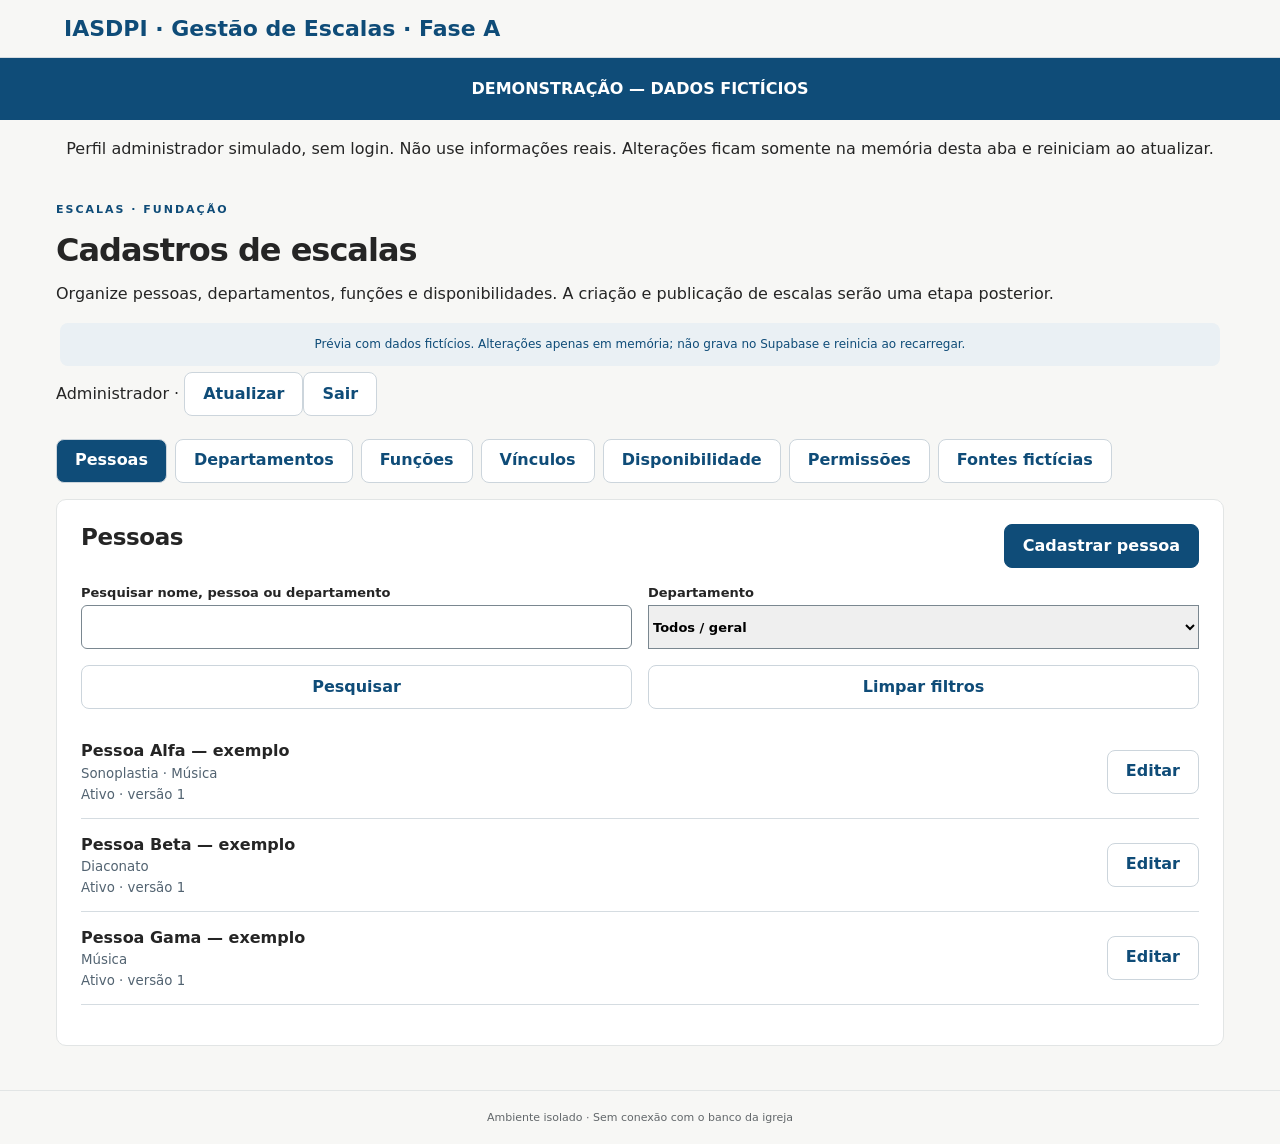
==== index.html @ ca6d0023 "demo: publica Fase A isolada com dados fictícios" ====
<!doctype html><html lang="pt-BR"><head><meta charset="utf-8">
<meta name="viewport" content="width=device-width, initial-scale=1, viewport-fit=cover">
<meta http-equiv="Content-Security-Policy" content="default-src 'none'; script-src 'self'; style-src 'self'; connect-src 'none'; img-src 'self' data:; font-src 'self'; form-action 'none'; base-uri 'none'; object-src 'none'">
<meta name="referrer" content="no-referrer"><meta name="robots" content="noindex,nofollow">
<title>IASDPI — DEMONSTRAÇÃO — DADOS FICTÍCIOS</title>
<link rel="stylesheet" href="styles.css" integrity="sha256-QPrDVfJtmJANWWlgC37Q+/uLTDzsA0QLfIg17QPJzkI=" crossorigin="anonymous">
<script src="demo.js" integrity="sha256-/t4b5ql5Wa3JfORsZ+NIRsDuHtj5GssZO5pICEuo8p0=" crossorigin="anonymous" defer></script></head><body>
<a class="skip-link" href="#app">Ir para os cadastros</a><header class="demo-header"><a href="#schedule-setup">IASDPI · Gestão de Escalas · Fase A</a></header>
<p class="demo-label" role="status">DEMONSTRAÇÃO — DADOS FICTÍCIOS</p>
<p class="demo-description">Perfil administrador simulado, sem login. Não use informações reais. Alterações ficam somente na memória desta aba e reiniciam ao atualizar.</p>
<main id="app" tabindex="-1"><p>Carregando demonstração…</p></main><div id="notice" role="status" hidden></div>
<footer>Ambiente isolado · Sem conexão com o banco da igreja</footer></body></html>
---- styles.css ----
:root{--bg:#f7f7f5;--ink:#252525;--blue:#0f4c78;--green:#4f7a5a;--yellow:#d0a343;--red:#a94442;--muted:#62676a;--line:#e2e5e5;--white:#fff;font-family:system-ui,-apple-system,BlinkMacSystemFont,"Segoe UI",sans-serif;color:var(--ink);background:var(--bg);font-size:16px;font-synthesis:none}*{box-sizing:border-box}body{margin:0}button,input,textarea{font:inherit}button,a,input,textarea,summary{-webkit-tap-highlight-color:transparent}a{color:var(--blue);text-decoration:none}button{min-height:44px;border:1px solid #ccd5dc;border-radius:8px;background:white;color:var(--blue);padding:10px 18px;cursor:pointer;font-weight:600;line-height:1.3}button:hover{background:#eef3f6}button:disabled{opacity:.5;cursor:default}.primary{background:var(--blue);color:white;border-color:var(--blue)}.primary:hover{background:#0b3c61}.danger-text{color:var(--red)}:focus-visible{outline:3px solid #d0a343;outline-offset:3px}.header{max-width:1240px;padding:24px 40px;margin:auto;display:flex;align-items:center;justify-content:space-between;gap:30px;border-bottom:1px solid var(--line)}.brand{display:flex;align-items:center;gap:12px;font-size:21px;letter-spacing:1px;font-weight:750}.brand-mark{display:grid;place-items:center;border:1px solid #b5c8d5;background:#eaf0f4;border-radius:10px;width:42px;height:46px;font-family:Georgia,serif;font-size:30px}.brand small{display:block;font-size:11px;letter-spacing:.4px;font-weight:450;color:var(--muted);margin-top:2px}nav{display:flex;gap:8px}nav a{padding:11px 14px;border-radius:7px;color:var(--muted);font-size:14px;font-weight:600}nav a.selected{color:var(--blue);background:#e8eef2}main{max-width:1160px;margin:auto;padding:42px 32px 70px}h1,h2,h3,p{margin-top:0}h1{font-size:32px;letter-spacing:-1px;font-weight:650;line-height:1.2;margin-bottom:12px}h2{font-size:23px;letter-spacing:-.4px;font-weight:650}h3{font-size:21px;margin-bottom:6px}p{line-height:1.6}.eyebrow{font-size:11px;letter-spacing:2px;color:var(--blue);font-weight:750;margin-bottom:12px}.muted{color:var(--muted);font-size:14px}.page-heading{display:flex;align-items:center;justify-content:space-between;gap:20px;margin-bottom:30px}.page-heading p:last-child{margin-bottom:0}.featured{display:flex;justify-content:space-between;gap:30px;border:1px solid var(--line);border-radius:14px;background:white;padding:36px 40px;box-shadow:0 4px 20px #1e384604}.featured h2{font-size:32px;margin-bottom:8px}.date{text-transform:capitalize;color:var(--muted)}.large-time{font-size:34px;font-variant-numeric:tabular-nums;letter-spacing:-1px;margin-bottom:24px}.large-time span{color:#a3acb2;padding:0 12px}.featured-aside{min-width:210px;display:flex;flex-direction:column;align-items:center;justify-content:center;border-left:1px solid var(--line);gap:12px;color:var(--muted);font-size:14px}.featured-aside strong{font-size:56px;font-weight:500;color:var(--blue)}.featured-aside .eyebrow{margin:0}.section{margin-top:36px}.section-heading{display:flex;justify-content:space-between;align-items:center;gap:20px;margin:24px 0 14px}.section-heading h2{margin:0}.actions{display:flex;gap:12px;align-items:center;flex-wrap:wrap}.badge{display:inline-block;padding:6px 10px;border-radius:5px;font-size:12px;font-weight:600;white-space:nowrap}.badge.good{background:#edf3ed;color:#385b40}.badge.warning{background:#fbf2d9;color:#79580c}.badge.critical{background:#faeae8;color:#923b39}.badge.neutral{background:#eef0f0;color:#5c6468}.table-scroll{overflow:auto;background:white;border:1px solid var(--line);border-radius:10px}table{width:100%;border-collapse:collapse;text-align:left;font-size:14px}th{font-size:11px;text-transform:uppercase;letter-spacing:1px;color:var(--muted);padding:17px 20px;background:#fafbfa;white-space:nowrap}td{padding:18px 20px;border-top:1px solid var(--line)}td strong{font-weight:600}td small{display:block;margin-top:6px;color:var(--muted);font-size:12px;white-space:nowrap}.row-actions{white-space:nowrap}.row-actions button{margin:3px;font-size:12px;padding:8px 12px;min-height:40px}.empty{padding:54px 24px;border:1px dashed #c7d3da;text-align:center;border-radius:12px;color:var(--muted);background:#fcfcfa}.empty h2{color:var(--ink)}.empty button{margin:5px}.panel{background:white;border:1px solid var(--line);padding:24px;border-radius:10px;margin-bottom:20px}.form-grid{display:grid;grid-template-columns:2fr 1.4fr 1fr 1fr;gap:20px}.form-grid p{margin:0;grid-column:1/-1}label{display:flex;flex-direction:column;gap:8px;font-size:13px;font-weight:600}input,textarea{width:100%;padding:11px 12px;min-height:44px;border:1px solid #cdd3d6;border-radius:6px;background:white;color:var(--ink);font-size:16px}textarea{resize:vertical}summary{cursor:pointer;font-weight:600;min-height:24px}.team{grid-template-columns:repeat(4,1fr);margin-top:24px}.team-read{display:grid;grid-template-columns:repeat(4,1fr);gap:24px}dt{font-size:12px;color:var(--muted)}dd{margin:6px 0 0}.item-editor{border:1px solid var(--line);border-radius:10px;padding:20px;background:white;margin:18px 0}.item-editor legend{font-size:12px;font-weight:700;color:var(--blue);padding:0 8px}.item-fields{display:grid;grid-template-columns:1fr 2fr 1.5fr 1fr 1fr;gap:16px}.item-fields label:last-child{grid-column:1/-1}.item-controls{display:flex;gap:8px;margin-top:16px}.item-controls button{font-size:12px;min-height:38px}.item-controls .danger-text{margin-left:auto}.form-footer{margin:28px 0}.checkbox{flex-direction:row;align-items:center}.checkbox input{width:18px;min-height:18px;accent-color:var(--blue)}.planned-bar{display:flex;justify-content:space-between;align-items:center;margin-bottom:24px;font-size:14px;color:var(--muted)}.planned-bar strong{color:var(--ink);margin-left:8px;font-variant-numeric:tabular-nums}.metrics{display:grid;grid-template-columns:repeat(3,1fr);padding:24px 0;border-top:1px solid var(--line);border-bottom:1px solid var(--line)}.metrics>div{display:flex;flex-direction:column;padding-left:24px;border-left:1px solid var(--line);gap:5px}.metrics>div:first-child{border:0;padding-left:0}.metrics span{font-size:11px;letter-spacing:1.2px;color:var(--muted)}.metrics strong{font-size:36px;font-weight:650;letter-spacing:-1px;font-variant-numeric:tabular-nums}.metrics small{color:var(--muted);font-size:12px}.good{color:var(--green)}.warning{color:#906809}.critical{color:var(--red)}.context-line{font-size:13px;color:var(--muted);padding:12px 0;margin-bottom:12px}.current-activity{padding:32px;background:white;border:1px solid #d8e2e9;border-left:4px solid var(--blue);border-radius:10px}.current-activity h2{font-size:42px;line-height:1.15;letter-spacing:-1px;margin-bottom:12px;font-weight:650}.responsible{font-size:20px;color:var(--muted);margin-bottom:24px}.current-details{display:flex;gap:50px;margin-bottom:22px}.current-details>div{display:flex;flex-direction:column;gap:6px}.current-details span{font-size:12px;color:var(--muted)}.current-details strong{font-size:18px;font-weight:600;font-variant-numeric:tabular-nums}.current-activity>p:last-child{margin-bottom:0}.next-activity{display:flex;align-items:center;gap:26px;padding:24px 0;border-bottom:1px solid var(--line)}.next-activity>.eyebrow{margin:0;min-width:90px}.next-activity div{flex:1}.next-activity p{margin:0;color:var(--muted);font-size:14px}.next-activity>strong{font-size:22px;font-weight:550}.execution-actions{display:flex;gap:12px;margin-top:24px;flex-wrap:wrap}.execution-actions .big{flex:1;min-height:60px;font-size:18px}.pause-note{background:#fbf2d9;padding:14px;border-radius:8px;font-size:14px;margin-top:16px}.timeline{list-style:none;margin:0;padding:0}.block-label{font-size:11px;letter-spacing:1px;color:var(--blue);font-weight:750;text-transform:uppercase;padding:18px 0 12px}.timeline-row{display:flex;align-items:center;gap:18px;border-top:1px solid var(--line);padding:18px 10px}.timeline-row.active{background:#ebf1f5;border-radius:8px;border-color:transparent}.timeline-symbol{color:var(--green);width:20px}.timeline-time{font-size:16px;font-variant-numeric:tabular-nums;color:var(--ink);width:48px}.timeline-time small{display:block;color:var(--muted);font-size:12px;margin-top:6px}.timeline-content{display:flex;flex:1;flex-direction:column;gap:5px;min-width:0}.timeline-content strong{font-weight:600;font-size:16px}.timeline-content span,.timeline-content small{font-size:12px;color:var(--muted)}.notes-grid{display:grid;grid-template-columns:1fr 1fr;gap:20px;margin-bottom:16px}.summary-grid{display:grid;grid-template-columns:repeat(4,1fr);gap:0;border:1px solid var(--line);border-radius:10px;background:white;padding:8px 20px}.summary-grid>div{display:flex;flex-direction:column;gap:8px;padding:20px 10px}.summary-grid span{font-size:12px;color:var(--muted)}.summary-grid strong{font-size:24px;font-weight:600}footer{text-align:center;font-size:12px;color:#737b7f;padding:20px;border-top:1px solid var(--line)}#notice{position:fixed;bottom:24px;left:50%;transform:translateX(-50%);padding:16px 24px;max-width:90vw;background:var(--blue);color:white;border-radius:8px;box-shadow:0 4px 24px #0002;z-index:100;font-size:14px}#notice.error{background:var(--red)}dialog{border:1px solid var(--line);border-radius:12px;padding:30px;max-width:480px;width:calc(100% - 32px)}dialog::backdrop{background:#14283655}dialog .actions{margin-top:24px}dialog p{font-size:14px;color:var(--muted)}
@media(min-width:1200px){main{padding-left:0;padding-right:0}}
@media(max-width:900px){.header{padding:20px 24px;flex-direction:column;gap:20px;align-items:flex-start}nav{width:100%;justify-content:space-between}nav a{font-size:13px;padding:10px}.featured{padding:28px}.form-grid,.team{grid-template-columns:repeat(2,1fr)}.item-fields{grid-template-columns:repeat(2,1fr)}.item-fields label:nth-child(2){grid-column:2}.item-fields label:last-child{grid-column:1/-1}.team-read{grid-template-columns:repeat(2,1fr)}.summary-grid{grid-template-columns:repeat(2,1fr)}.current-activity h2{font-size:36px}}
@media(max-width:600px){.header{padding:16px 18px;gap:16px}.brand{font-size:19px}.brand-mark{height:38px;width:36px}nav{gap:0}nav a{font-size:11px;padding:10px 7px;min-height:38px}main{padding:28px 18px 50px}h1{font-size:27px}.page-heading{align-items:flex-start;flex-direction:column;margin-bottom:24px;gap:16px}.page-heading>button{align-self:stretch}.page-heading .muted{font-size:13px}.featured{padding:24px;display:block}.featured h2{font-size:27px}.featured-aside{display:none}.large-time{font-size:30px}.actions button{flex:1}.section-heading{align-items:flex-start;flex-direction:column;gap:10px}.section-heading .muted{font-size:12px}.form-grid{grid-template-columns:1fr 1fr;padding:18px;gap:16px}.form-grid>label:first-child{grid-column:1/-1}.team{padding:0;grid-template-columns:1fr 1fr}.team>label:first-child{grid-column:auto}.panel{padding:18px}.item-editor{padding:16px}.item-fields{gap:12px}.item-fields label:first-child,.item-fields label:nth-child(2),.item-fields label:nth-child(3){grid-column:1/-1}.item-controls{gap:6px}.item-controls button{padding:8px;min-height:42px}.checkbox{font-size:12px}.planned-bar{font-size:12px}.metrics{padding:20px 0}.metrics>div{padding-left:12px}.metrics span{font-size:9px;letter-spacing:.5px;min-height:24px;line-height:1.5}.metrics strong{font-size:27px;letter-spacing:-.8px}.metrics small{font-size:10px}.current-activity{padding:24px 20px}.current-activity h2{font-size:34px;overflow-wrap:anywhere}.responsible{font-size:18px}.current-details{gap:22px;flex-wrap:wrap}.current-details strong{font-size:16px}.current-details span{font-size:11px}.next-activity{gap:14px}.next-activity>.eyebrow{min-width:55px;font-size:9px;letter-spacing:1px}.next-activity h3{font-size:18px}.next-activity>strong{font-size:20px}.execution-actions .big{flex-basis:100%;min-height:64px}.execution-actions>button:not(.big){flex:1}.timeline-row{gap:12px;padding:16px 6px;flex-wrap:wrap}.timeline-content{flex-basis:calc(100% - 105px)}.timeline-row>.badge{margin-left:80px}.timeline-content strong{font-size:15px}.timeline-time{font-size:14px}.notes-grid{grid-template-columns:1fr}.summary-grid{padding:4px 10px}.summary-grid>div{padding:16px 10px}.summary-grid strong{font-size:22px}th,td{padding:14px}footer{font-size:11px}.context-line{font-size:12px}}
@media(prefers-reduced-motion:reduce){*{scroll-behavior:auto!important}}

.notes-grid label{margin-bottom:8px}
@media(max-width:600px){.execution-actions .big{position:fixed;bottom:14px;left:18px;right:18px;width:calc(100% - 36px);z-index:10;box-shadow:0 4px 20px #17354b30}body:has(.execution-actions){padding-bottom:92px}.execution-actions>button:not(.big){margin-top:0}}

.demo-banner{max-width:1160px;margin:16px auto 0;padding:12px 20px;background:#eaf0f4;border-radius:8px;color:#0f4c78;font-size:12px;text-align:center}@media(max-width:1200px){.demo-banner{margin:16px 18px 0}}
.form-note{padding:16px 20px;background:#fbf2d9;border-radius:8px;font-size:13px;color:#79580c}.actual-row{display:grid;grid-template-columns:1.3fr 1fr;gap:24px;border:1px solid var(--line);border-radius:10px;padding:22px 24px;margin:18px 0;background:white}.actual-row legend{padding:0 8px;font-size:12px;color:var(--blue);font-weight:600}.actual-description h3{font-size:18px;font-weight:400;line-height:1.4;margin-bottom:6px}.actual-description p{font-size:13px;color:var(--muted);margin-bottom:8px}.actual-description .badge{display:block;width:fit-content;margin-top:10px}.actual-inputs{display:grid;grid-template-columns:1fr 1fr;gap:14px;align-content:center}.actual-difference{grid-column:1/-1;font-size:12px}.manual-actions{margin:28px 0}.manual-actions button{min-height:52px}@media(max-width:600px){.actual-row{grid-template-columns:1fr;padding:18px;gap:18px}.actual-description h3{font-size:17px}.manual-actions button{flex-basis:100%}}
.adherence-section .table-scroll{margin-top:20px}.adherence-section .metrics strong{font-size:30px}.adherence-section>p:last-child{font-size:12px;margin-top:12px}@media(max-width:600px){.adherence-section .metrics strong{font-size:25px}}

.actual-time-field{min-width:0}.actual-time-field button{margin-top:8px;font-size:12px;padding:6px 12px}.actual-time-field input{min-width:0}

.activity-details{display:grid;grid-template-columns:1.2fr 1fr;gap:12px;margin-top:12px}.activity-details label{font-size:12px;gap:5px}.activity-details input,.activity-details select{font:inherit;font-size:13px;min-height:36px;padding:7px 9px;width:100%;border:1px solid #cdd3d6;border-radius:6px;background:white;color:var(--ink)}.activity-details input[name="responsible-name"]{margin-top:6px}.activity-details [hidden]{display:none}@media(max-width:420px){.activity-details{grid-template-columns:1fr 1fr;gap:8px}}
@media(max-width:600px){nav{flex-wrap:wrap;justify-content:flex-start}.activity-details{grid-template-columns:minmax(0,1.2fr) minmax(0,1fr)}.activity-details>div,.activity-details label{min-width:0}.actual-inputs{grid-template-columns:minmax(0,1fr) minmax(0,1fr)}}
/* Melhorias incrementais de navegação e formulários. */
.sr-only{position:absolute;width:1px;height:1px;padding:0;margin:-1px;overflow:hidden;clip:rect(0,0,0,0);white-space:nowrap;border:0}.skip-link{position:absolute;top:8px;left:16px;transform:translateY(-160%);padding:12px 18px;background:var(--blue);color:white;border-radius:6px;z-index:200}.skip-link:focus{transform:none}.page-heading>.actions{justify-content:flex-end;max-width:440px}.badge.complete{background:#e8eef2;color:var(--blue)}.featured-meta{display:flex;gap:12px;align-items:center;flex-wrap:wrap;margin-bottom:14px}.featured-meta .date{margin:0}.required-marker{color:var(--blue);margin-left:3px}.field-label{line-height:1.4}.ready-help{flex-basis:100%;margin:0;font-size:12px}.field-error{font-size:12px;color:var(--red);font-weight:400;line-height:1.5}[aria-invalid="true"]{border-color:var(--red);background:#fffafa}.form-error{padding:12px 16px;background:#faeae8;color:#923b39;border-radius:6px;font-size:13px}.item-editor{padding:16px 20px;margin:12px 0;min-width:0}.item-details summary{display:flex;align-items:center;gap:12px;list-style:none;min-height:48px}.item-details summary::-webkit-details-marker{display:none}.item-details summary::before{content:'›';font-size:24px;line-height:1;color:var(--blue);transition:transform .12s}.item-details[open] summary::before{transform:rotate(90deg)}.item-overview{flex:1;min-width:0;display:flex;flex-direction:column;gap:5px}.item-overview-title{font-weight:600;font-size:15px;overflow-wrap:anywhere}.item-overview-responsible{font-size:12px;color:var(--muted);font-weight:400}.item-edit-label{font-size:12px;color:var(--blue)}.item-details .item-fields{padding-top:18px}.item-controls{margin-top:12px}.item-controls button{min-height:44px}.item-fields>label,.form-grid>label{min-width:0}select{font:inherit}:focus-visible{outline-offset:2px}main:focus{outline:none}.row-actions{white-space:normal;min-width:240px}.row-actions button{min-height:44px}.activity-details input,.activity-details select{min-height:40px}footer{color:var(--muted);font-size:11px}
@media(max-width:900px){.page-heading{align-items:flex-start}.page-heading>.actions{max-width:360px}.featured-aside{min-width:160px}.featured{gap:20px}.item-overview-title{font-size:14px}.table-scroll{max-width:100%}}
@media(max-width:600px){nav{display:grid;grid-template-columns:repeat(3,minmax(0,1fr));gap:4px}nav a{display:flex;align-items:center;justify-content:center;text-align:center;min-height:44px;font-size:12px;padding:8px 6px;line-height:1.3}.header{gap:14px}.page-heading>.actions{width:100%;max-width:none}.page-heading>.actions button{flex:1 1 145px}.item-editor{padding:12px 14px}.item-controls{flex-wrap:wrap}.item-controls button{font-size:12px;padding:8px 10px}.item-controls .danger-text{margin-left:0}.item-fields{grid-template-columns:minmax(0,1fr) minmax(0,1fr)}.item-fields label:first-child,.item-fields label:nth-child(2),.item-fields label:nth-child(3){grid-column:1/-1}.item-details summary{gap:9px}.form-grid{grid-template-columns:minmax(0,1fr) minmax(0,1fr)}.ready-help{line-height:1.5}.form-footer>.primary{width:100%}.team-read{gap:16px}.team-read dd{overflow-wrap:anywhere}.actual-row{gap:16px}.large-time{font-size:28px}.row-actions{min-width:200px}.featured-meta .date{font-size:14px}}
@media(prefers-reduced-motion:reduce){.item-details summary::before{transition:none}}

.manual-actions{justify-content:flex-end;gap:12px}.manual-actions button{min-height:52px}.manual-actions .primary{padding-inline:24px}@media(max-width:600px){.manual-actions{flex-direction:column;align-items:stretch}.manual-actions button{width:100%;flex-basis:auto;min-height:54px}.manual-actions [name="finalize"]{order:-1}.actual-time-field button{min-height:44px;width:100%}.actual-time-field input{font-size:16px;min-height:48px}.activity-details input,.activity-details select{font-size:16px;min-height:44px}.actual-row{padding:16px;gap:16px}}@media(max-width:360px){.actual-inputs,.activity-details{grid-template-columns:minmax(0,1fr)}.actual-description h3{font-size:16px}}

.actual-row-actions{grid-column:1/-1;display:flex;gap:10px;flex-wrap:wrap;padding-top:8px;border-top:1px solid var(--line)}.actual-row-actions button{font-size:12px;min-height:40px;padding:8px 12px}.actual-description>[for],.actual-description>label{margin-bottom:8px}.actual-row[data-extra]{border-left:3px solid var(--blue)}@media(max-width:600px){.actual-row-actions button{width:100%;min-height:44px}.actual-row[data-extra] .actual-description>label input{font-size:16px}}

.agenda-filters{display:flex;align-items:flex-end;gap:24px;flex-wrap:wrap}.agenda-filters>label:first-child{min-width:220px}.agenda-filters select{font:inherit;border:1px solid #cdd3d6;border-radius:6px;background:white;color:var(--ink);padding:10px 12px;min-height:44px}.agenda-filters .checkbox{min-height:44px}.agenda-filters>.badge{margin-left:auto;margin-bottom:7px}.agenda-calendar{background:white;border:1px solid var(--line);border-radius:12px;padding:20px}.agenda-month{display:flex;align-items:center;justify-content:space-between;gap:12px;margin-bottom:20px}.agenda-month h2{margin:0;text-transform:capitalize;font-size:23px;text-align:center}.agenda-month button{font-size:24px;min-width:44px;padding:4px 14px}.calendar-weekdays,.calendar-days{display:grid;grid-template-columns:repeat(7,minmax(0,1fr));gap:6px}.calendar-weekdays{margin-bottom:8px;color:var(--muted);font-size:12px;text-align:center}.calendar-day{min-height:100px;min-width:0;text-align:left;display:flex;flex-direction:column;gap:7px;justify-content:flex-start;padding:10px;border-color:var(--line);color:var(--ink);font-weight:400}.calendar-number{font-weight:600;font-size:14px}.calendar-person{font-size:12px;line-height:1.4;overflow-wrap:anywhere;color:var(--blue)}.calendar-day.scheduled{background:#eef3f6;border-color:#c6d7e3}.calendar-day.selected-day{outline:2px solid var(--blue);outline-offset:-2px}.calendar-day[aria-current="date"] .calendar-number{text-decoration:underline;text-underline-offset:4px}.agenda-selected{margin-top:18px;margin-bottom:0}.agenda-selected .eyebrow{display:block;margin-bottom:10px}.agenda-selected h2{font-size:19px;text-transform:capitalize;margin-bottom:10px}.agenda-selected p{margin-bottom:0}.agenda-list{list-style:none;padding:0;margin:0;border:1px solid var(--line);border-radius:10px;background:white;overflow:hidden}.agenda-list li+li{border-top:1px solid var(--line)}.agenda-list button{width:100%;border:0;border-radius:0;text-align:left;display:flex;justify-content:space-between;align-items:center;gap:20px;padding:18px 20px;font-size:14px;font-weight:400;color:var(--ink)}.agenda-list button span{text-transform:capitalize}.agenda-list strong{font-weight:600;color:var(--blue)}@media(max-width:900px){.header nav{flex-wrap:wrap;justify-content:flex-start;gap:4px}.calendar-day{min-height:94px;padding:8px}}@media(max-width:600px){.header nav{display:grid;grid-template-columns:repeat(3,minmax(0,1fr))}.agenda-filters{gap:12px;padding:16px}.agenda-filters>label:first-child{width:100%;min-width:0}.agenda-filters>.badge{margin-left:0}.agenda-calendar{padding:12px 8px}.agenda-month h2{font-size:19px}.calendar-weekdays,.calendar-days{gap:3px}.calendar-weekdays{font-size:10px}.calendar-day{padding:6px 4px;min-height:90px}.calendar-person{font-size:10px;display:-webkit-box;-webkit-line-clamp:3;-webkit-box-orient:vertical;overflow:hidden}.calendar-number{font-size:13px}.agenda-list button{flex-direction:column;align-items:flex-start;gap:7px;padding:14px 16px}.agenda-selected{padding:16px}.agenda-selected h2{font-size:17px}}
.agenda-source{line-height:1.7}.agenda-toolbar{padding:20px}.agenda-toolbar .agenda-month{margin-bottom:16px}.agenda-controls{display:flex;align-items:flex-end;gap:12px;flex-wrap:wrap}.agenda-controls label{width:190px}.agenda-controls button{min-height:46px}.agenda-view{display:flex;gap:4px;margin-left:auto}.agenda-view [aria-pressed="true"]{background:var(--blue);color:white;border-color:var(--blue)}.agenda-responsibles{display:grid;grid-template-columns:1fr 1fr;gap:16px}.agenda-responsibles .panel{margin-bottom:16px}.agenda-responsibles h2{font-size:23px;margin-bottom:10px;overflow-wrap:anywhere}.agenda-responsibles p:last-child{margin-bottom:0}.agenda-weeks ul{list-style:none;padding:0;margin:16px 0 0}.agenda-weeks li{display:flex;justify-content:space-between;gap:20px;padding:12px 0;border-top:1px solid var(--line);font-size:14px}.agenda-weeks li span{color:var(--muted)}.calendar-event-title{font-size:11px;line-height:1.4;overflow-wrap:anywhere;color:var(--muted)}.church-events{list-style:none;padding:0;margin:0;border:1px solid var(--line);border-radius:10px;overflow:hidden;background:white}.church-events>li{display:grid;grid-template-columns:240px 1fr;gap:20px;padding:20px}.church-events>li+li{border-top:1px solid var(--line)}.church-event-date{display:flex;flex-direction:column;gap:9px;font-size:13px;color:var(--muted)}.church-event-date strong{color:var(--blue);font-size:15px}.church-event-body{min-width:0}.church-event-body h3{font-size:19px;font-weight:600;margin-bottom:8px;overflow-wrap:anywhere}.church-event-body p{font-size:13px;color:var(--muted);margin-bottom:8px;overflow-wrap:anywhere}.agenda-flags{display:flex;flex-wrap:wrap;gap:6px;margin-top:8px}.agenda-flags .badge{white-space:normal}.agenda-filters select{max-width:100%}.agenda-filters>label{max-width:100%}@media(max-width:900px){.church-events>li{grid-template-columns:190px 1fr}.agenda-weeks li{flex-direction:column;gap:6px}.agenda-responsibles h2{font-size:20px}}@media(max-width:600px){.agenda-controls>label{width:100%}.agenda-controls{gap:10px}.agenda-controls>button{flex:1}.agenda-view{width:100%;margin-left:0}.agenda-view button{flex:1}.agenda-toolbar{padding:16px}.agenda-responsibles{grid-template-columns:1fr;gap:0}.agenda-responsibles .panel{padding:18px}.church-events>li{grid-template-columns:minmax(0,1fr);gap:12px;padding:16px}.church-event-date{gap:6px}.calendar-event-title{display:none}.agenda-filters>label{width:100%;min-width:0}.agenda-source{font-size:12px}.agenda-month h2{font-size:18px}.agenda-weeks li span{overflow-wrap:anywhere}.agenda-weeks li{font-size:13px}.agenda-controls input{font-size:16px}}

#backup-restore-form{display:grid;gap:16px}#backup-restore-form input[type="file"]{max-width:100%;font-size:13px}#cloud-login-form input{min-width:0}@media(max-width:600px){#backup-export-form button,#backup-restore-form button,#cloud-login-form button{width:100%}}

/* Hierarquia: pastor acima dos anciãos, com departamentos em cada grupo. */
.organization{max-width:1100px;margin:0 auto}.organization-pastor{position:relative;max-width:360px;margin:0 auto;padding:24px;text-align:center;border:1px solid var(--blue);border-radius:12px;background:var(--blue);color:white}.organization-pastor .eyebrow{color:inherit;opacity:.85}.organization-pastor h2{color:inherit;font-size:28px;margin:8px 0}.organization-pastor p{font-size:13px;margin:0;line-height:1.5}.organization-level{position:relative;margin:0;padding:40px 0 22px;text-align:center;font-size:14px;color:var(--muted)}.organization-level::before{content:"";position:absolute;top:0;left:50%;height:28px;border-left:2px solid var(--line)}.organization-elders{list-style:none;padding:0;margin:0;display:grid;grid-template-columns:repeat(3,minmax(0,1fr));gap:20px}.organization-elder{min-width:0;background:white;border:1px solid var(--line);border-top:3px solid var(--blue);border-radius:10px;overflow:hidden}.organization-elder-heading{padding:20px 20px 14px}.organization-elder-heading .eyebrow{font-size:10px;margin-bottom:6px;display:block}.organization-elder h2{font-size:22px;margin:0;overflow-wrap:anywhere}.organization-departments{list-style:none;padding:0 20px 12px;margin:0}.organization-departments li{border-top:1px solid var(--line);padding:12px 0;font-size:14px;line-height:1.5;overflow-wrap:anywhere}@media(max-width:900px){.organization-elders{grid-template-columns:repeat(2,minmax(0,1fr));gap:16px}}@media(max-width:600px){.organization-elders{grid-template-columns:minmax(0,1fr)}.organization-pastor{max-width:100%;padding:20px}.organization-level{padding-bottom:18px}.organization-elder-heading{padding:18px 18px 12px}.organization-departments{padding:0 18px 8px}}

[hidden]{display:none!important}.auth-panel{max-width:480px;margin:0 auto}.auth-panel form{display:grid;gap:18px}.auth-panel details{font-size:13px}.auth-panel button{min-height:48px}#auth-logout{align-self:center;min-height:44px}@media(max-width:600px){.auth-panel{padding:20px}.auth-panel input{font-size:16px}}

.users-inline{display:flex;gap:16px;align-items:end;flex-wrap:wrap}.users-inline label{flex:1;min-width:200px}.users-result{padding-top:16px}.users-list{list-style:none;padding:0;margin:0;border:1px solid var(--line);border-radius:10px;background:white}.users-list>li{padding:18px;border-bottom:1px solid var(--line)}.users-list>li:last-child{border-bottom:0}.users-list small{display:block;color:var(--muted);margin-top:6px}.user-access-form{display:grid;grid-template-columns:minmax(180px,1fr) 170px auto auto;align-items:end;gap:16px}.user-access-form strong,.users-inline strong{overflow-wrap:anywhere}.user-access-form select{width:100%;padding:10px;border:1px solid var(--line);border-radius:6px;background:white;min-height:44px}.auth-panel hr{margin:28px 0;border:0;border-top:1px solid var(--line)}#users-invite-link{margin-top:12px}@media(max-width:900px){.user-access-form{grid-template-columns:1fr 1fr}.user-access-form>div{grid-column:1/-1}}@media(max-width:600px){.users-inline{align-items:stretch;flex-direction:column}.users-inline label{min-width:0;width:100%}.user-access-form{grid-template-columns:1fr}.user-access-form button,.users-inline button{width:100%}.user-access-form input,.user-access-form select{font-size:16px}}
.date-correction-json{white-space:pre-wrap;overflow-wrap:anywhere;max-height:20rem;overflow:auto}
#correct-date-dialog{width:min(60rem,95vw);max-height:90vh;overflow:auto}
.activity-status,.subactivities{grid-column:1/-1;min-width:0}.activity-status select{max-width:22rem}
.subactivities:empty{display:none}.subactivity{min-width:0;margin:12px 0 0 18px;padding:14px;border:1px solid #cbd8e1;border-left:4px solid var(--blue);border-radius:8px;background:#f7fafc}.subactivity legend{font-size:13px;color:var(--blue)}.subactivity>label{display:block;margin:10px 0}.subactivities-summary{padding-left:20px;margin:10px 0;font-size:13px;border-left:2px solid #cbd8e1}.subactivities-summary li{margin:8px 0}.subactivities-summary small{display:block}
@media(max-width:600px){.subactivity{margin-left:6px;padding:12px}.subactivity .notes-grid{grid-template-columns:minmax(0,1fr)}.subactivity input{width:100%;min-width:0;font-size:16px}}
.activity-details textarea{font-size:16px;min-height:44px;width:100%;resize:vertical}

/* Lote 1: recuperação local de edição, sem alterar a navegação existente. */
.drafts-notice{max-width:1096px;margin:16px auto;padding:16px 20px;background:#eaf0f4;border:1px solid var(--line);border-radius:8px}.drafts-notice p{font-size:13px;margin:12px 0}.drafts-notice button{margin:4px;max-width:100%;overflow-wrap:anywhere}.draft-feedback,.draft-offer{margin:12px 0}.draft-offer button{margin:4px}.draft-preview{white-space:pre-wrap;overflow-wrap:anywhere;max-height:320px;overflow:auto}@media(max-width:600px){.drafts-notice{margin:12px 18px;padding:14px}.drafts-notice button,.draft-offer button{width:100%;margin:4px 0}}

/* Lote 3: contenção pelo layout, sem esconder overflow do documento. */
.header{flex-wrap:wrap;gap:18px 24px}.header .brand{flex:0 1 auto;min-width:0}.brand-mark{flex-shrink:0}.header nav{flex:1 1 680px;min-width:0;max-width:100%;flex-wrap:wrap;justify-content:flex-end;align-items:center}.header nav a{min-width:0;min-height:44px;display:flex;align-items:center;overflow-wrap:anywhere}.header nav button{flex-shrink:0}
main,.page-heading>*,.section-heading>*,.featured>*,.planned-bar>*,.metrics>div,.summary-grid>div,.notes-grid>*,.actual-description,.actual-inputs,.activity-details>*,.user-access-form>*{min-width:0}
main :is(h1,h2,h3,p,dt,dd,legend,small,strong,.badge,.responsible,.timeline-content){overflow-wrap:anywhere}
button{max-width:100%;white-space:normal;overflow-wrap:anywhere}input,select,textarea{max-width:100%;min-width:0}select{min-height:44px}.badge{white-space:normal}fieldset{min-inline-size:0;max-width:100%}
.form-grid{grid-template-columns:minmax(0,2fr) minmax(0,1.4fr) repeat(2,minmax(0,1fr))}.team,.team-read{grid-template-columns:repeat(4,minmax(0,1fr))}.notes-grid{grid-template-columns:repeat(2,minmax(0,1fr))}.metrics{grid-template-columns:repeat(3,minmax(0,1fr))}.summary-grid{grid-template-columns:repeat(4,minmax(0,1fr))}.actual-row{min-width:0;grid-template-columns:minmax(0,1.3fr) minmax(0,1fr)}.actual-inputs{grid-template-columns:repeat(2,minmax(0,1fr))}.activity-details{grid-template-columns:minmax(0,1.2fr) minmax(0,1fr)}.actual-row-actions button,.activity-details :is(input,select){min-height:44px}
.table-scroll{min-width:0;max-width:100%;overflow-x:auto;overscroll-behavior-x:contain;-webkit-overflow-scrolling:touch}.table-scroll td small{white-space:normal}.table-scroll:focus-visible{outline:3px solid var(--yellow);outline-offset:3px}.table-scroll table{min-width:100%}.timeline-symbol,.timeline-time{flex-shrink:0}.timeline-row>.badge{max-width:100%}.user-access-form{grid-template-columns:minmax(0,1fr) minmax(140px,170px) auto auto}.users-inline label{min-width:min(200px,100%)}
html{scroll-padding-block-end:calc(var(--registration-bar-height,0px) + var(--registration-viewport-inset,0px) + 20px)}
#actuals-form{padding-bottom:calc(var(--registration-bar-height,100px) + var(--registration-viewport-inset,0px) + 24px)}#actuals-form :is(input,select,textarea,button){scroll-margin-block:16px calc(var(--registration-bar-height,0px) + var(--registration-viewport-inset,0px) + 20px)}
.registration-savebar{position:fixed;inset-inline:0;bottom:var(--registration-viewport-inset,0px);z-index:30;display:flex;align-items:center;justify-content:space-between;gap:16px;width:min(100%,1160px);margin-inline:auto;padding:12px 24px calc(12px + env(safe-area-inset-bottom,0px));padding-left:max(24px,env(safe-area-inset-left,0px));padding-right:max(24px,env(safe-area-inset-right,0px));background:var(--white);border:1px solid var(--line);border-bottom:0;border-radius:10px 10px 0 0;box-shadow:0 -3px 16px #17354b12}.registration-savebar p{margin:0;min-width:0;font-size:13px;line-height:1.45;color:var(--muted)}.registration-savebar button{flex:0 0 auto;min-height:48px;max-width:45%}.registration-savebar[data-state="dirty"] p{color:#79580c}.registration-savebar[data-state="error"]{border-top:3px solid var(--red)}.registration-savebar[data-state="error"] p{color:var(--red)}.registration-savebar[data-state="saved"] p{color:#385b40}.registration-savebar[data-state="saving"]{border-top:3px solid var(--blue)}body:has(#actuals-form) #notice{bottom:calc(var(--registration-bar-height,100px) + var(--registration-viewport-inset,0px) + 12px)}
@media(max-width:1100px){.header{align-items:flex-start}.header nav{flex-basis:100%;justify-content:flex-start}}
@media(max-width:900px){.header nav{flex:none;width:100%}.form-grid,.team,.team-read,.summary-grid,.user-access-form{grid-template-columns:repeat(2,minmax(0,1fr))}.user-access-form>div{grid-column:1/-1}.current-activity h2{overflow-wrap:anywhere}}
@media(max-width:600px){.header nav{display:grid;grid-template-columns:repeat(3,minmax(0,1fr))}.header nav a{justify-content:center}.form-grid{grid-template-columns:repeat(2,minmax(0,1fr))}.notes-grid,.actual-row,.user-access-form{grid-template-columns:minmax(0,1fr)}.metrics{grid-template-columns:minmax(0,1fr);gap:16px}.metrics>div,.metrics>div:first-child{border:0;padding:0}.metrics>div+div{border-top:1px solid var(--line);padding-top:16px}.metrics span{min-height:0}.metrics strong,.adherence-section .metrics strong{font-size:28px}.metrics small{font-size:12px}.actual-inputs{grid-template-columns:repeat(2,minmax(0,1fr))}.actual-description h3{font-size:17px}.current-activity h2{font-size:30px}.activity-details{grid-template-columns:minmax(0,1fr)}.actual-time-field input{font-variant-numeric:tabular-nums;padding-inline:8px}.timeline-row>.badge{margin-left:0}.planned-bar{flex-wrap:wrap;gap:10px}.execution-actions .big{min-height:56px;bottom:calc(12px + env(safe-area-inset-bottom,0px))}.registration-savebar{gap:12px;padding:10px 16px calc(10px + env(safe-area-inset-bottom,0px));padding-left:max(16px,env(safe-area-inset-left,0px));padding-right:max(16px,env(safe-area-inset-right,0px))}.registration-savebar p{font-size:12px}.registration-savebar button{flex-basis:138px;padding:10px 12px}.manual-actions [name="finalize"]{order:0}.manual-actions{gap:16px}.notes-grid label{gap:8px}.subactivity .notes-grid{grid-template-columns:minmax(0,1fr)}}
@media(max-width:600px){input,select,textarea{font-size:16px}.execution-actions .big{bottom:calc(12px + env(safe-area-inset-bottom,0px) + var(--registration-viewport-inset,0px))}body:has(.execution-actions){padding-bottom:calc(var(--registration-bar-height,64px) + var(--registration-viewport-inset,0px) + env(safe-area-inset-bottom,0px) + 40px)}body:has(.execution-actions) #notice{bottom:calc(var(--registration-bar-height,64px) + var(--registration-viewport-inset,0px) + env(safe-area-inset-bottom,0px) + 24px)}}

/* Lote 4: controles e foco com contraste, mantendo os componentes existentes. */
select[name="template-id"],select[name="record-id"],select[name="program-id"]{display:block;width:100%;min-height:48px;padding:11px 12px;font-family:inherit;font-size:16px;line-height:1.4;color:var(--ink);background:var(--white);border:1px solid #7a8790;border-radius:6px}
input,select,textarea{border-color:#7a8790}input::placeholder,textarea::placeholder{color:var(--muted);opacity:1}:focus-visible,.table-scroll:focus-visible{outline:3px solid var(--blue);outline-offset:3px}main p a{text-decoration:underline;text-underline-offset:.18em}
.conflict-dialog{width:min(1100px,calc(100% - 24px));max-width:1100px;max-height:calc(100dvh - 24px);overflow:auto;padding:24px}.conflict-dialog p{overflow-wrap:anywhere}.conflict-dialog .table-scroll{max-height:50dvh}.conflict-dialog table{min-width:720px}.conflict-dialog th[scope="row"]{white-space:normal;text-transform:none;letter-spacing:normal;min-width:180px;color:var(--ink);font-size:13px}.conflict-dialog th small{display:block;color:var(--muted);font-weight:400;margin-top:8px}.conflict-dialog pre{white-space:pre-wrap;overflow-wrap:anywhere;max-width:22rem;font:inherit;margin:0}.conflict-choice{min-width:44px;min-height:44px;justify-content:center;align-items:center}.conflict-choice input{width:22px;min-height:22px;accent-color:var(--blue)}.conflict-actions{position:sticky;bottom:-24px;padding:16px 0 calc(16px + env(safe-area-inset-bottom,0px));background:white;border-top:1px solid var(--line)}.conflict-feedback{margin:12px 0}.conflict-dialog::backdrop{background:#14283680}@media(max-width:600px){.conflict-dialog{padding:16px}.conflict-actions{bottom:-16px;gap:8px}.conflict-actions button{flex:1 1 140px}.conflict-dialog .table-scroll{max-height:40dvh}}

/* Lote 5: filtros sem reduzir os alvos de toque. */
.history-filters-grid{display:grid;grid-template-columns:minmax(0,2fr) repeat(2,minmax(0,1fr));gap:16px}#history-filters .actions{margin-top:16px}#history-filters .muted{margin:12px 0 0}.history-context{overflow-wrap:anywhere}@media(max-width:600px){.history-filters-grid{grid-template-columns:minmax(0,1fr)}#history-filters .actions button{flex:1 1 140px}}

.agenda-source p{margin:8px 0}.auth-panel a{text-decoration:underline;text-underline-offset:.18em}

/* Ministérios e escalas públicas: mesmo organograma, com liderança identificada. */
.organization-search{display:grid;grid-template-columns:minmax(0,1fr) auto;gap:16px;align-items:end}.organization-search label{margin:0;min-width:0}.organization-search input{font-size:16px;min-height:44px}.organization-search p{grid-column:1/-1;margin:0;font-size:13px}.organization-ancionato{margin-top:20px;padding:16px 20px;background:white;border:1px solid var(--line);border-radius:10px}.organization-ministry-name{font-size:14px;line-height:1.5;font-weight:600;margin:0 0 6px;overflow-wrap:anywhere}.organization-responsible{font-size:13px;line-height:1.6;margin:0;overflow-wrap:anywhere}.organization-responsible strong{font-weight:600}.organization-ancionato .organization-ministry-name{font-size:17px}
.agenda-list .ministry-shift{display:grid;grid-template-columns:150px minmax(110px,.6fr) minmax(0,1fr);gap:12px 20px;min-height:72px}.ministry-shift-date time,.ministry-shift-date small{display:block;line-height:1.6}.ministry-shift-date time{font-weight:600}.ministry-shift-date small,.ministry-shift-department{color:var(--muted);font-size:13px}.ministry-shift strong,.ministry-shift-department{overflow-wrap:anywhere}.schedule-instruction{font-weight:500}
@media(max-width:600px){.organization-search{grid-template-columns:minmax(0,1fr);gap:12px}.organization-search button{justify-self:start}.organization-search p{grid-column:1}.agenda-list .ministry-shift{grid-template-columns:110px minmax(0,1fr);gap:4px 12px;align-items:center}.ministry-shift-date{grid-column:1;grid-row:1/3}.ministry-shift-department{grid-column:2;grid-row:1}.ministry-shift strong{grid-column:2;grid-row:2}}

/* Escalas — cadastros, usando as mesmas cores e controles da aplicação. */
.schedule-toolbar {display:flex;align-items:center;justify-content:space-between;flex-wrap:wrap;gap:.75rem;}
.schedule-toolbar p {margin:.4rem 0;}
.schedule-tabs {display:flex;flex-wrap:wrap;gap:.5rem;margin:1rem 0;}
.schedule-tabs [aria-current="page"] {background:var(--primary,#0f4c78);color:#fff;}
.schedule-grid {display:grid;grid-template-columns:repeat(2,minmax(0,1fr));gap:1rem;align-items:start;margin:1rem 0;}
.schedule-grid > * {min-width:0;}
.schedule-grid > p,.schedule-grid > h2,.schedule-grid > fieldset,.schedule-grid > .actions {grid-column:1/-1;}
.schedule-grid label {display:flex;flex-direction:column;gap:.35rem;overflow-wrap:anywhere;}
.schedule-grid input,.schedule-grid select,.schedule-grid textarea {width:100%;min-width:0;min-height:44px;font:inherit;box-sizing:border-box;}
.schedule-grid .checkbox {flex-direction:row;align-items:center;min-height:44px;}
.schedule-grid .checkbox input {width:20px;min-height:20px;flex-shrink:0;}
.schedule-grid fieldset {min-width:0;display:flex;flex-wrap:wrap;gap:.8rem;padding:1rem;}
.schedule-grid .actions {flex-wrap:wrap;}
.schedule-list {padding:0;list-style:none;}
.schedule-list li {display:flex;align-items:center;justify-content:space-between;gap:1rem;padding:1rem 0;border-bottom:1px solid #d5dce1;}
.schedule-list li > div {min-width:0;overflow-wrap:anywhere;}
.schedule-list small {display:block;margin-top:.35rem;color:#526371;}
.schedule-list button {flex-shrink:0;}
.schedule-editor-panel {border:2px solid #0f4c78;scroll-margin-top:1rem;}
.schedule-error {color:#9f2424;white-space:pre-wrap;}
@media(max-width:600px){
 .schedule-grid {grid-template-columns:minmax(0,1fr);}
 .schedule-grid .actions button {flex:1;}
 .schedule-tabs button {flex:1 1 42%;min-height:44px;}
 .schedule-list li {align-items:flex-start;}
}

.demo-label{background:#0f4c78;color:white;padding:18px;text-align:center;font-weight:700}.demo-description{text-align:center;padding:0 16px}.demo-header{padding:16px 5%;border-bottom:1px solid #d5dce1}.demo-header a{font-size:22px;font-weight:700}#app{max-width:1200px;margin:auto;padding:24px 16px}
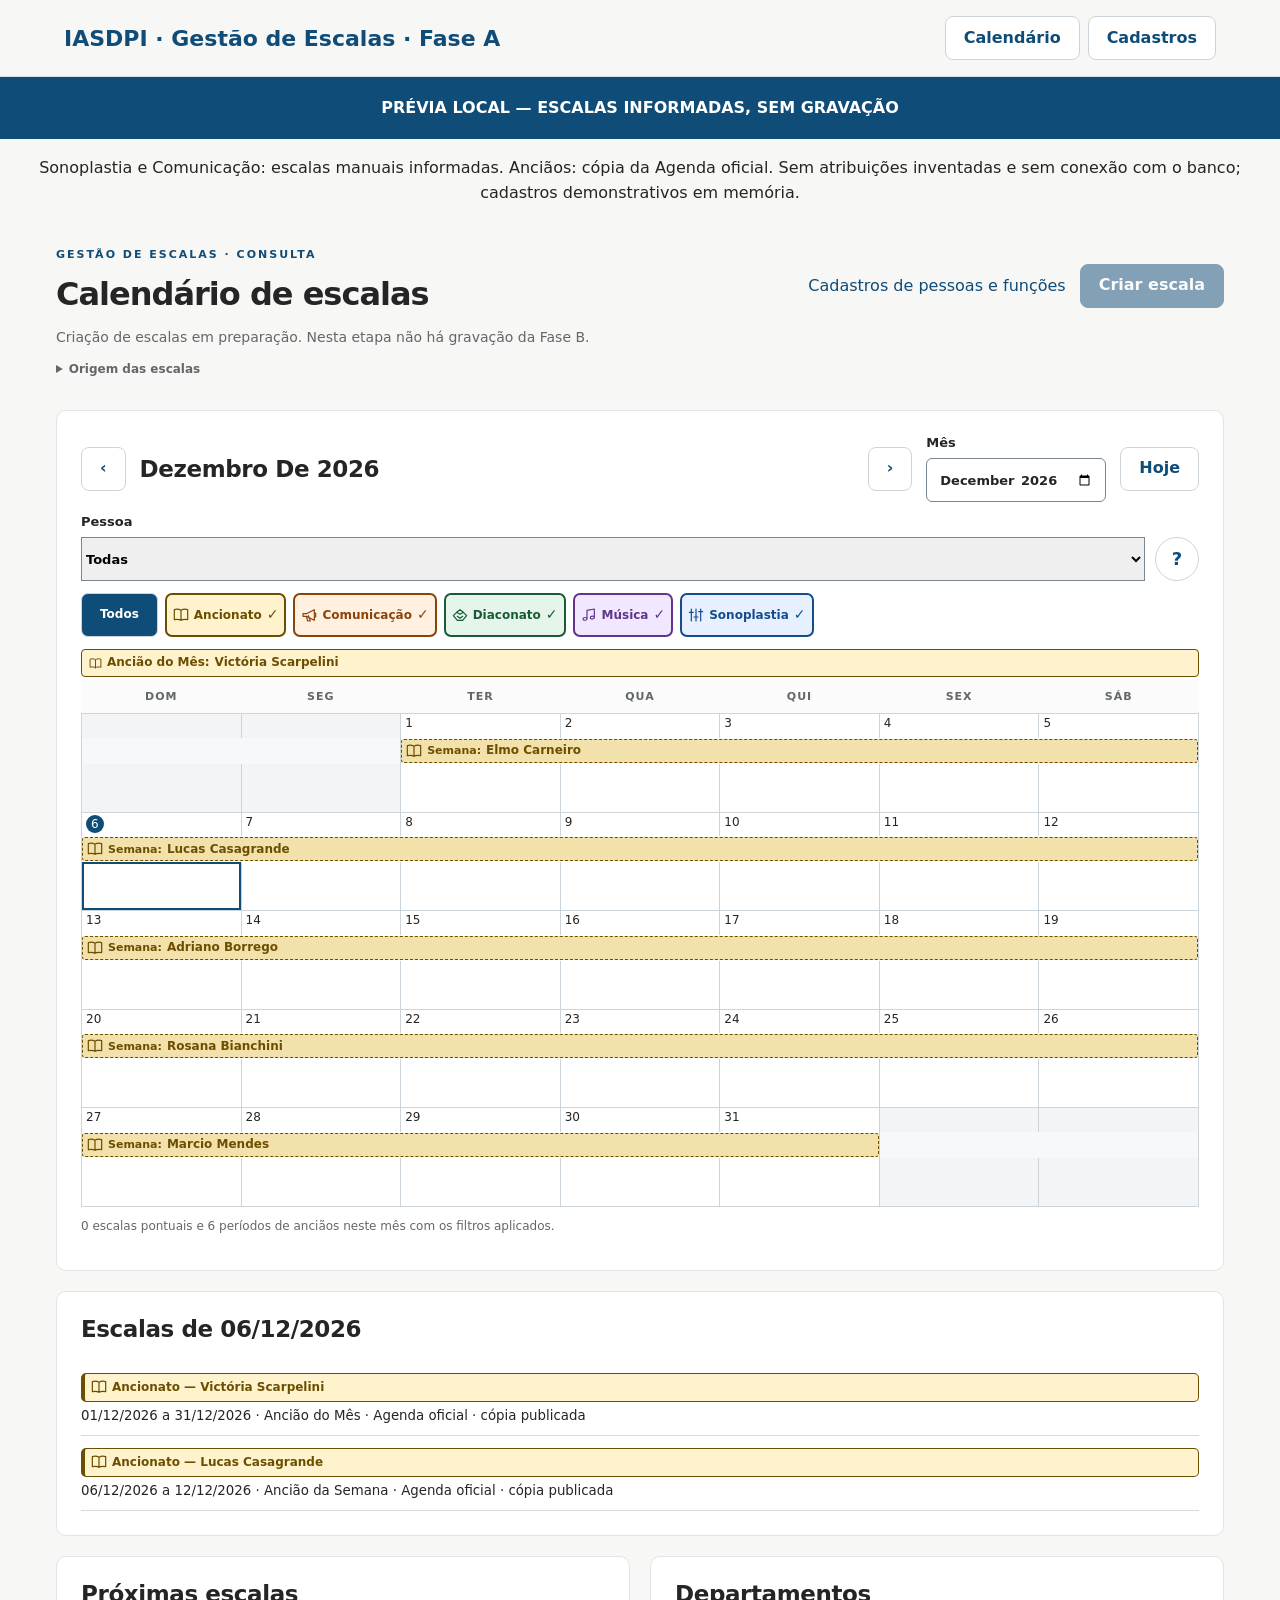
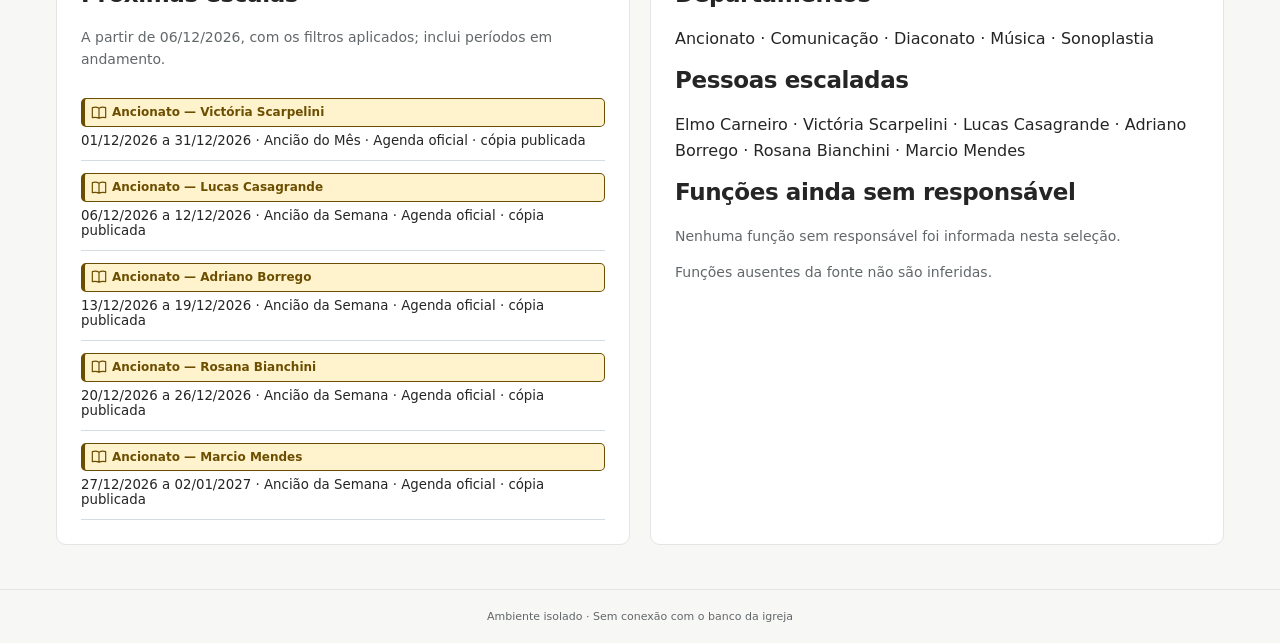
==== commit 79c2a258: "feat: publica calendario de escalas revisado na homologacao" ====
--- a/index.html
+++ b/index.html
@@ -2,11 +2,11 @@
 <meta name="viewport" content="width=device-width, initial-scale=1, viewport-fit=cover">
 <meta http-equiv="Content-Security-Policy" content="default-src 'none'; script-src 'self'; style-src 'self'; connect-src 'none'; img-src 'self' data:; font-src 'self'; form-action 'none'; base-uri 'none'; object-src 'none'">
 <meta name="referrer" content="no-referrer"><meta name="robots" content="noindex,nofollow">
-<title>IASDPI — DEMONSTRAÇÃO — DADOS FICTÍCIOS</title>
-<link rel="stylesheet" href="styles.css" integrity="sha256-QPrDVfJtmJANWWlgC37Q+/uLTDzsA0QLfIg17QPJzkI=" crossorigin="anonymous">
-<script src="demo.js" integrity="sha256-/t4b5ql5Wa3JfORsZ+NIRsDuHtj5GssZO5pICEuo8p0=" crossorigin="anonymous" defer></script></head><body>
-<a class="skip-link" href="#app">Ir para os cadastros</a><header class="demo-header"><a href="#schedule-setup">IASDPI · Gestão de Escalas · Fase A</a></header>
-<p class="demo-label" role="status">DEMONSTRAÇÃO — DADOS FICTÍCIOS</p>
-<p class="demo-description">Perfil administrador simulado, sem login. Não use informações reais. Alterações ficam somente na memória desta aba e reiniciam ao atualizar.</p>
+<title>IASDPI — Prévia local do calendário</title>
+<link rel="stylesheet" href="styles.css" integrity="sha256-n+slfXc3bkSQtRDfwwR3ecm4Egu7RjaY1uU4jLZ+zUQ=" crossorigin="anonymous">
+<script src="demo.js" integrity="sha256-LlwnTg+rwlrePYK+JWWsW1fnuLlRQoYpcb8u89pxV2g=" crossorigin="anonymous" defer></script></head><body>
+<a class="skip-link" href="#app">Ir para os cadastros</a><header class="demo-header"><a href="#schedule-setup">IASDPI · Gestão de Escalas · Fase A</a><nav aria-label="Módulo de escalas"><button type="button" data-demo-view="schedule-calendar">Calendário</button><button type="button" data-demo-view="schedule-setup">Cadastros</button></nav></header>
+<p class="demo-label" role="status">PRÉVIA LOCAL — ESCALAS INFORMADAS, SEM GRAVAÇÃO</p>
+<p class="demo-description">Sonoplastia e Comunicação: escalas manuais informadas. Anciãos: cópia da Agenda oficial. Sem atribuições inventadas e sem conexão com o banco; cadastros demonstrativos em memória.</p>
 <main id="app" tabindex="-1"><p>Carregando demonstração…</p></main><div id="notice" role="status" hidden></div>
 <footer>Ambiente isolado · Sem conexão com o banco da igreja</footer></body></html>
--- a/styles.css
+++ b/styles.css
@@ -104,4 +104,22 @@
  .schedule-list li {align-items:flex-start;}
 }
 
-.demo-label{background:#0f4c78;color:white;padding:18px;text-align:center;font-weight:700}.demo-description{text-align:center;padding:0 16px}.demo-header{padding:16px 5%;border-bottom:1px solid #d5dce1}.demo-header a{font-size:22px;font-weight:700}#app{max-width:1200px;margin:auto;padding:24px 16px}+/* Calendário mensal de escalas: rótulos explícitos, sem depender somente de cor. */
+.scale-heading,.scale-heading>div:last-child,.scale-month-actions,.scale-filters{display:flex;gap:14px;align-items:center;flex-wrap:wrap;min-width:0}.scale-heading{justify-content:space-between}.scale-heading h1{margin-top:8px}.scale-filters{align-items:end;margin-bottom:18px}.scale-filters label{flex:1;min-width:160px}.scale-filters select,.scale-month-actions input{min-height:44px;font:inherit;max-width:100%}.scale-month-actions h2{margin:0;flex:1;text-transform:capitalize}.scale-month-actions label{max-width:180px}.scale-legend{list-style:none;display:flex;gap:8px;flex-wrap:wrap;padding:0;margin:20px 0}.scale-tag{display:block;border:1px solid #798994;border-left-width:4px;border-radius:5px;padding:5px 6px;font-size:12px;line-height:1.4;overflow-wrap:anywhere;text-align:left;font-weight:600}.scale-tag small{display:block;font-weight:400;font-size:11px}.scale-calendar{table-layout:fixed;width:100%;border-collapse:collapse}.scale-calendar th{padding:10px 1px;text-align:center}.scale-calendar td{padding:0;border:1px solid #ccd5dc;vertical-align:top;min-width:0}.scale-calendar abbr{text-decoration:none}.scale-day{display:block;width:100%;min-height:105px;padding:6px;border:0;border-radius:0;color:inherit;background:white;text-align:left;font-weight:400}.scale-day .scale-tag{margin-top:5px}.scale-day[aria-pressed=true]{box-shadow:inset 0 0 0 2px #0f4c78}.scale-day[aria-current=date] .scale-day-number{background:#0f4c78;color:#fff;border-radius:50%;padding:4px 7px;font-weight:700}.scale-outside{background:#f2f4f6}.scale-details{list-style:none;padding:0;margin-bottom:0}.scale-details li{padding:12px 0;border-bottom:1px solid #d5dce1}.scale-details small{display:block;margin-top:6px;overflow-wrap:anywhere}.scale-overview{display:grid;grid-template-columns:1fr 1fr;gap:20px}.scale-overview>*{min-width:0}.scale-overview p{overflow-wrap:anywhere}.scale-month-panel{min-width:0}.scale-calendar td button:focus-visible{outline:3px solid #0f4c78;outline-offset:-3px}.scale-month-panel .checkbox{min-height:44px}
+@media(max-width:600px){.scale-heading>div:last-child{width:100%;justify-content:space-between}.scale-month-panel{padding:12px 6px}.scale-month-actions{gap:8px}.scale-month-actions h2{font-size:19px}.scale-filters label{min-width:0;flex-basis:100%}.scale-overview{grid-template-columns:minmax(0,1fr);gap:0}.scale-day{padding:4px 2px;min-height:70px}.scale-day .scale-tag{font-size:10px;line-height:1.3;padding:3px 2px;border-left-width:2px}.scale-day .scale-tag small{font-size:9px}.scale-calendar th{font-size:11px}.scale-day-number{font-size:12px}.scale-legend{gap:5px}.scale-legend .scale-tag{font-size:11px}}
+.scale-calendar td,.scale-day,.scale-day .scale-tag,.scale-day .scale-tag small{white-space:normal;min-width:0;overflow-wrap:anywhere}
+@media(max-width:600px){.scale-month-actions{display:grid;grid-template-columns:44px minmax(0,1fr) 44px}.scale-month-actions h2{text-align:center;font-size:18px;overflow-wrap:normal;word-break:normal}.scale-month-actions label{grid-column:1/3;width:100%;max-width:none;min-width:0}.scale-month-actions input{width:100%;min-width:0}.scale-month-actions>button:last-child{grid-column:3;width:100%;padding:8px 2px;font-size:12px}.scale-month-actions>button:nth-child(3){grid-column:3}.scale-month-actions>button{min-width:0}}
+
+/* Consulta compacta: nomes, ícones e faixas reais da Agenda. */
+.scale-icon{width:16px;height:16px;flex:0 0 16px;display:inline-block;vertical-align:middle}.scale-tag{display:flex;align-items:center;gap:5px}.scale-chip{padding:3px 4px;border-left-width:3px;font-size:12px;line-height:1.3;min-height:24px}.scale-chip .scale-person-name,.scale-band .scale-person-name{display:block;min-width:0;overflow:hidden;text-overflow:ellipsis;white-space:nowrap;word-break:normal;overflow-wrap:normal}.scale-day{min-height:72px;padding:5px;white-space:normal}.scale-day .scale-tag{margin-top:4px}.scale-days-row td{vertical-align:top}.scale-band-row td{padding:1px 0;border-top:0;border-bottom:0}.scale-band-gap{background:#f7f8fa}.scale-band-cell{height:30px;min-width:0}.scale-band{display:flex;align-items:center;gap:5px;min-width:0;max-width:100%;width:100%;height:28px;padding:3px 7px;border:1px solid #6c4e00;border-radius:3px;font-size:12px;line-height:1.2;font-weight:600;text-align:left;overflow:hidden;white-space:nowrap}.scale-band-label{font-size:11px;flex-shrink:0}.scale-weekly{border-style:dashed}.scale-monthly{border-bottom-width:3px}.scale-band:focus-visible{outline:3px solid #0f4c78;outline-offset:-3px}.scale-calendar tr.scale-band-row:last-child td{padding-bottom:5px}.scale-filter-bar{display:flex;flex-wrap:wrap;gap:7px;margin:18px 0 12px}.scale-filter-bar button{min-height:44px;justify-content:center;font-size:12px;border-radius:7px}.scale-filter[aria-pressed=true]{border-width:2px}.scale-filter[aria-pressed=false]{border-style:dashed}.scale-filter-state{font-size:14px;flex-shrink:0}.scale-all-filter[aria-pressed=true]{background:#0f4c78;color:white}.scale-filter-bar+.scale-filters{margin-bottom:10px}.scale-help,.scale-result{font-size:12px;color:var(--muted);margin:10px 0}.scale-provenance{font-size:12px;margin:0 0 16px;color:var(--muted)}.scale-provenance summary{cursor:pointer;min-height:32px}.scale-details .scale-tag{white-space:normal;overflow-wrap:break-word}.scale-details .scale-person-name{min-width:0;overflow-wrap:break-word}.scale-month-panel .scale-calendar{margin-top:8px}
+@media(max-width:600px){.scale-day{min-height:58px;padding:3px 2px}.scale-chip,.scale-day .scale-tag{font-size:11px;padding:3px 2px;gap:3px;min-height:23px}.scale-chip .scale-icon{width:11px;height:11px;flex-basis:11px}.scale-band{height:28px;padding:3px 4px;gap:4px;font-size:12px}.scale-band .scale-icon{width:13px;height:13px;flex-basis:13px}.scale-band-label{font-size:10px}.scale-filter-bar{gap:5px}.scale-filter-bar button{padding:7px 8px;font-size:12px}.scale-filter-bar .scale-icon{width:14px;height:14px;flex-basis:14px}.scale-filter-bar button:last-child{flex-grow:0}.scale-help,.scale-result{font-size:11px}.scale-heading h1{font-size:28px}}
+@media(max-width:600px){.scale-day{padding:3px 0}.scale-day .scale-chip{gap:1px;padding:3px 1px;border-left-width:2px}.scale-day .scale-chip .scale-icon{width:9px;height:9px;flex-basis:9px}}
+.scale-month-responsibles{display:grid;gap:4px;margin-top:8px}.scale-month-responsibles .scale-monthly{display:flex;align-items:center;gap:5px;width:100%;min-width:0;min-height:28px;padding:3px 7px;border-width:1px;border-radius:4px;font-size:12px;line-height:1.3;text-align:left}.scale-month-responsibles .scale-icon{width:13px;height:13px;flex-basis:13px}.scale-month-responsibles .scale-person-name{min-width:0;overflow:hidden;text-overflow:ellipsis;white-space:nowrap}.scale-month-role{flex-shrink:0}.scale-month-responsibles+.scale-calendar{margin-top:3px}
+.scale-band.scale-weekly{height:24px;min-height:24px;padding:2px 4px;font-size:12px}.scale-band-row[data-band-kind=weekly] .scale-band-cell{height:26px}
+.scale-week-with-periods .scale-days-row td{border-top:0}.scale-week-group .scale-band-row td{padding:1px 0 0}.scale-week-group .scale-band-row:first-child td{border-top:1px solid #ccd5dc}.scale-week-group .scale-band-cell{background:white}
+.scale-number-row td{height:24px;padding:2px 4px;border-bottom:0;background:white;font-size:12px;text-align:left}.scale-number-row td.scale-outside{background:#f2f4f6}.scale-number-row .scale-today-number{display:inline-block;background:#0f4c78;color:white;border-radius:50%;padding:2px 5px}.scale-week-with-periods .scale-day{min-height:48px}.scale-week-with-periods .scale-band-row td{border-top:0}
+@media(max-width:600px){.scale-band.scale-weekly{font-size:11px}}
+
+.scale-person-filters{flex-wrap:nowrap;gap:10px;margin:12px 0 0}.scale-person-filters label{flex:1 1 0;min-width:0}.scale-person-filters select{width:100%}.scale-person-filters+.scale-filter-bar{margin-top:12px}.scale-help-control{position:relative;flex:0 0 44px;align-self:flex-end}.scale-help-button{width:44px;height:44px;padding:0;border-radius:50%;font-size:18px}.scale-help-control [role=tooltip]{position:absolute;z-index:10;right:0;top:100%;width:min(300px,calc(100vw - 48px));padding:12px;background:#24313b;color:white;border-radius:7px;box-shadow:0 3px 12px #0003;font-size:12px;line-height:1.5;text-align:left;white-space:normal}.scale-help-control [role=tooltip][hidden]{display:none}
+
+.demo-label{background:#0f4c78;color:white;padding:18px;text-align:center;font-weight:700}.demo-description{text-align:center;padding:0 16px}.demo-header{padding:16px 5%;border-bottom:1px solid #d5dce1}.demo-header a{font-size:22px;font-weight:700}.demo-header{display:flex;align-items:center;justify-content:space-between;gap:12px;flex-wrap:wrap}.demo-header nav{display:flex;gap:8px;flex-wrap:wrap}.demo-header nav button{min-width:110px;white-space:normal}#app{max-width:1200px;margin:auto;padding:24px 16px}
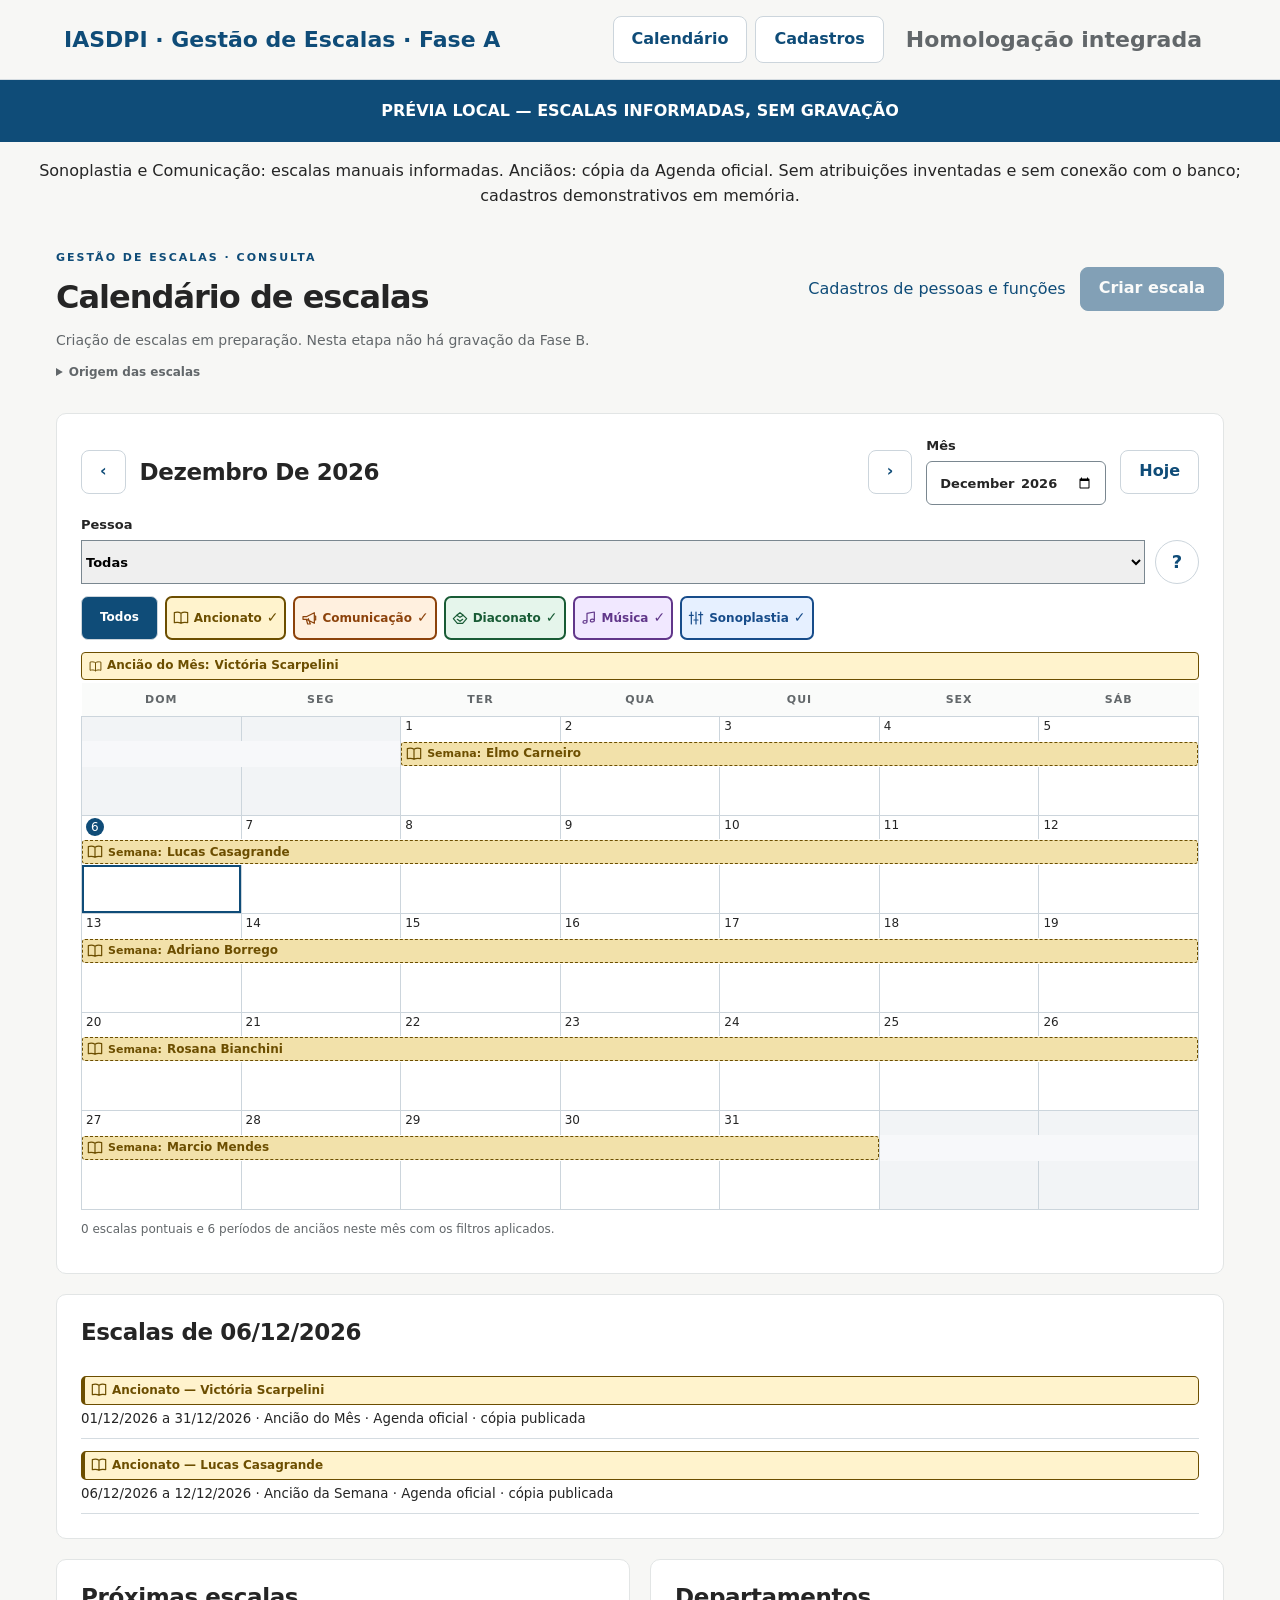
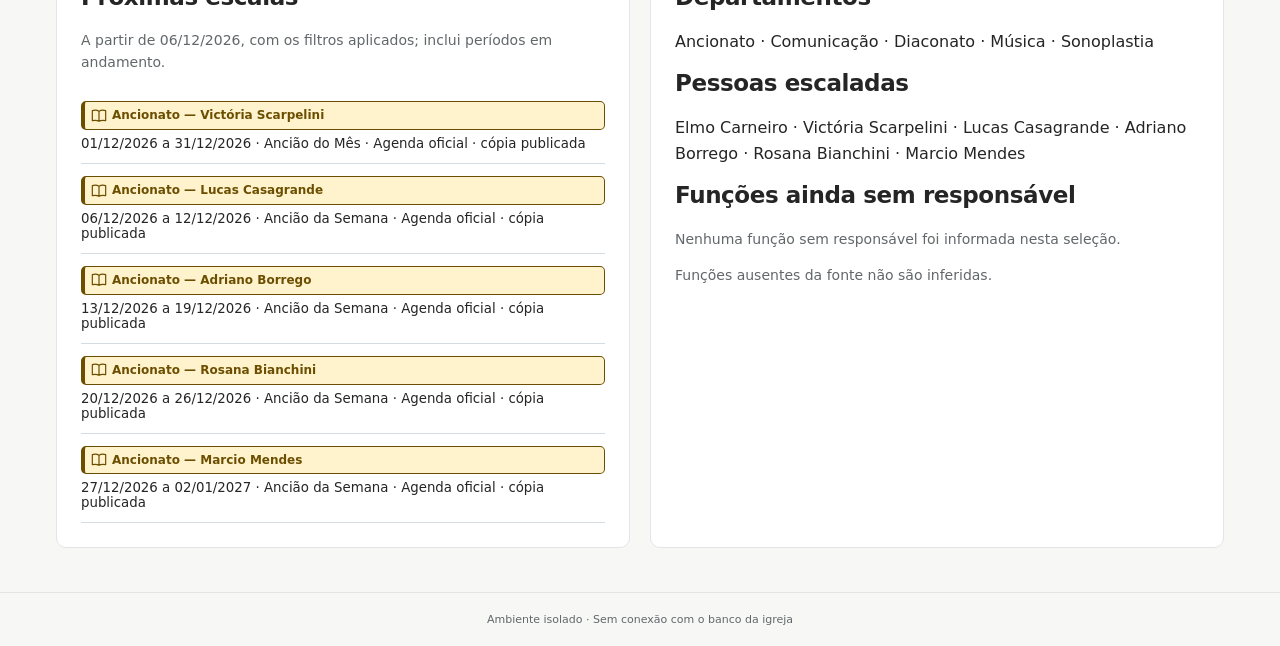
==== commit 22c2aa41: "feat: publica homologacao integrada de escalas cadastro e acessos Pacote estático isolado gerado do " ====
--- a/index.html
+++ b/index.html
@@ -5,7 +5,7 @@
 <title>IASDPI — Prévia local do calendário</title>
 <link rel="stylesheet" href="styles.css" integrity="sha256-n+slfXc3bkSQtRDfwwR3ecm4Egu7RjaY1uU4jLZ+zUQ=" crossorigin="anonymous">
 <script src="demo.js" integrity="sha256-LlwnTg+rwlrePYK+JWWsW1fnuLlRQoYpcb8u89pxV2g=" crossorigin="anonymous" defer></script></head><body>
-<a class="skip-link" href="#app">Ir para os cadastros</a><header class="demo-header"><a href="#schedule-setup">IASDPI · Gestão de Escalas · Fase A</a><nav aria-label="Módulo de escalas"><button type="button" data-demo-view="schedule-calendar">Calendário</button><button type="button" data-demo-view="schedule-setup">Cadastros</button></nav></header>
+<a class="skip-link" href="#app">Ir para os cadastros</a><header class="demo-header"><a href="#schedule-setup">IASDPI · Gestão de Escalas · Fase A</a><nav aria-label="Módulo de escalas"><button type="button" data-demo-view="schedule-calendar">Calendário</button><button type="button" data-demo-view="schedule-setup">Cadastros</button><a href="integrada/">Homologação integrada</a></nav></header>
 <p class="demo-label" role="status">PRÉVIA LOCAL — ESCALAS INFORMADAS, SEM GRAVAÇÃO</p>
 <p class="demo-description">Sonoplastia e Comunicação: escalas manuais informadas. Anciãos: cópia da Agenda oficial. Sem atribuições inventadas e sem conexão com o banco; cadastros demonstrativos em memória.</p>
 <main id="app" tabindex="-1"><p>Carregando demonstração…</p></main><div id="notice" role="status" hidden></div>
